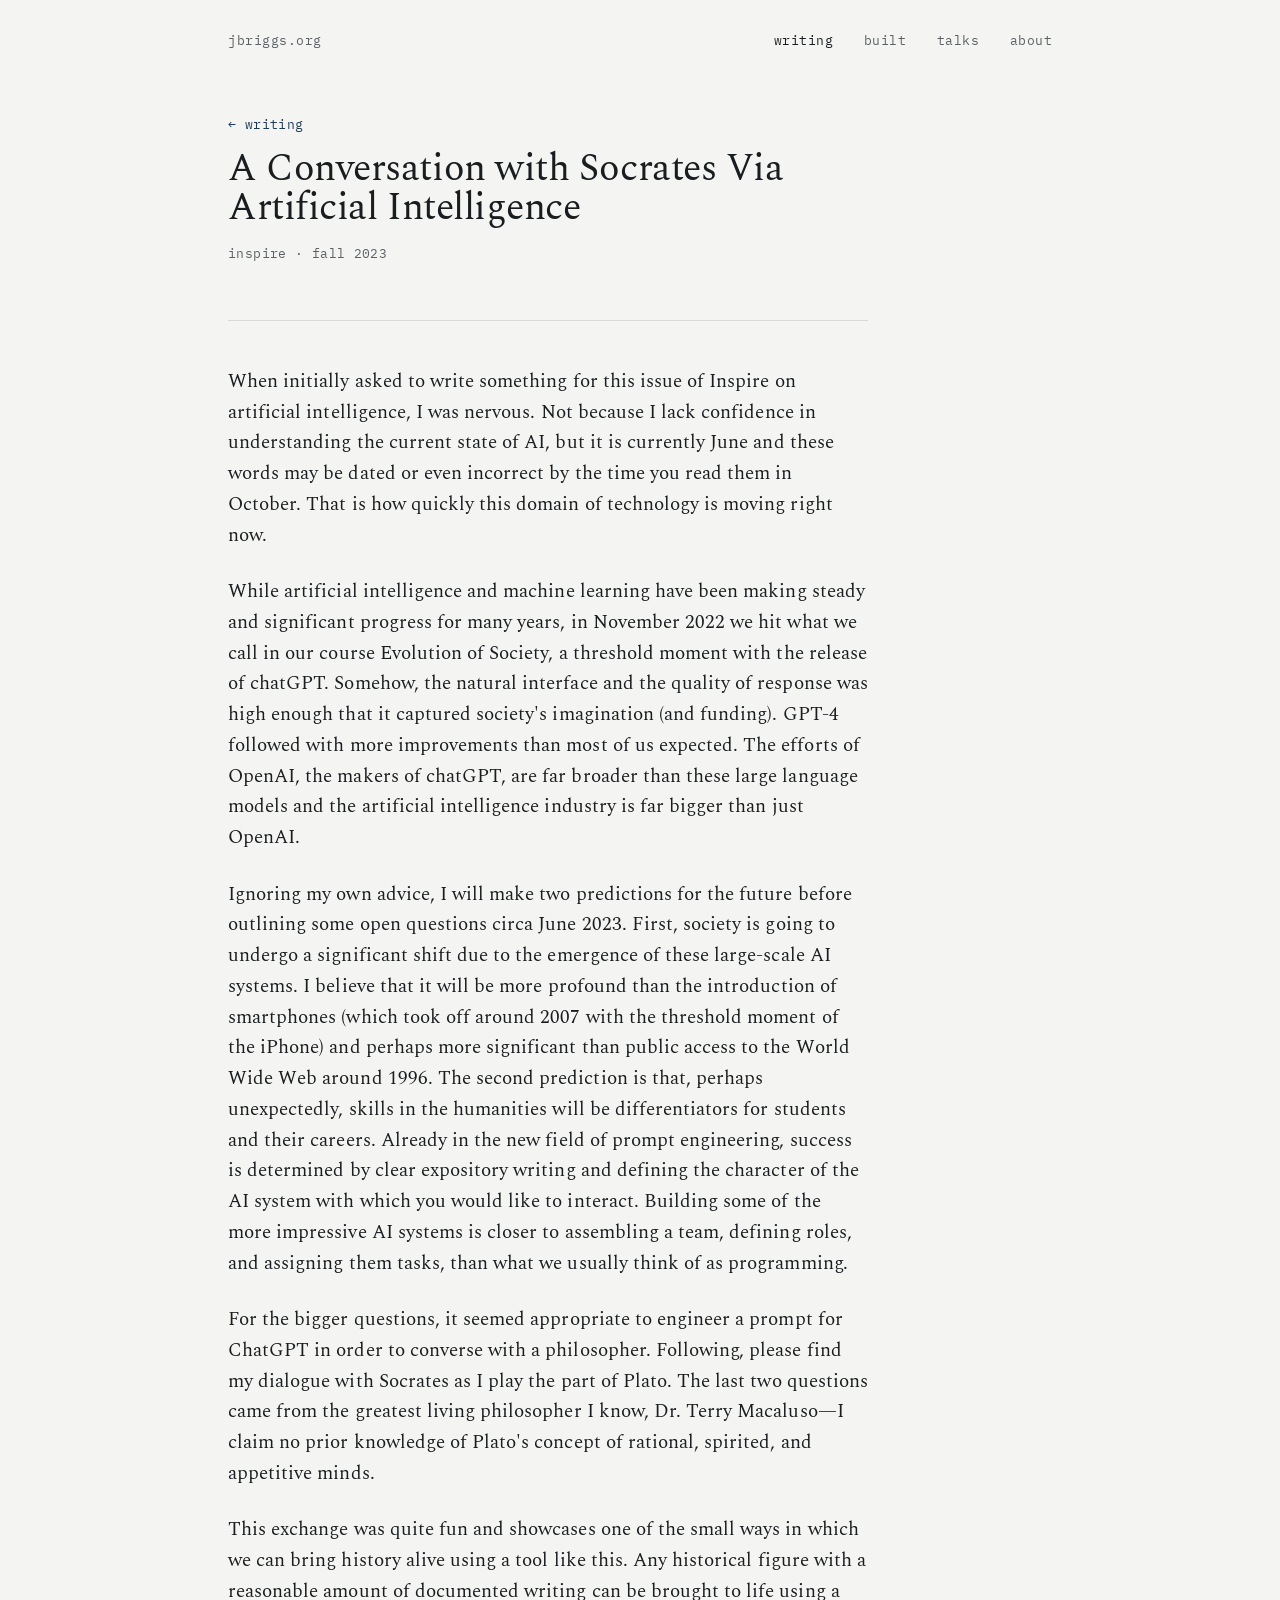
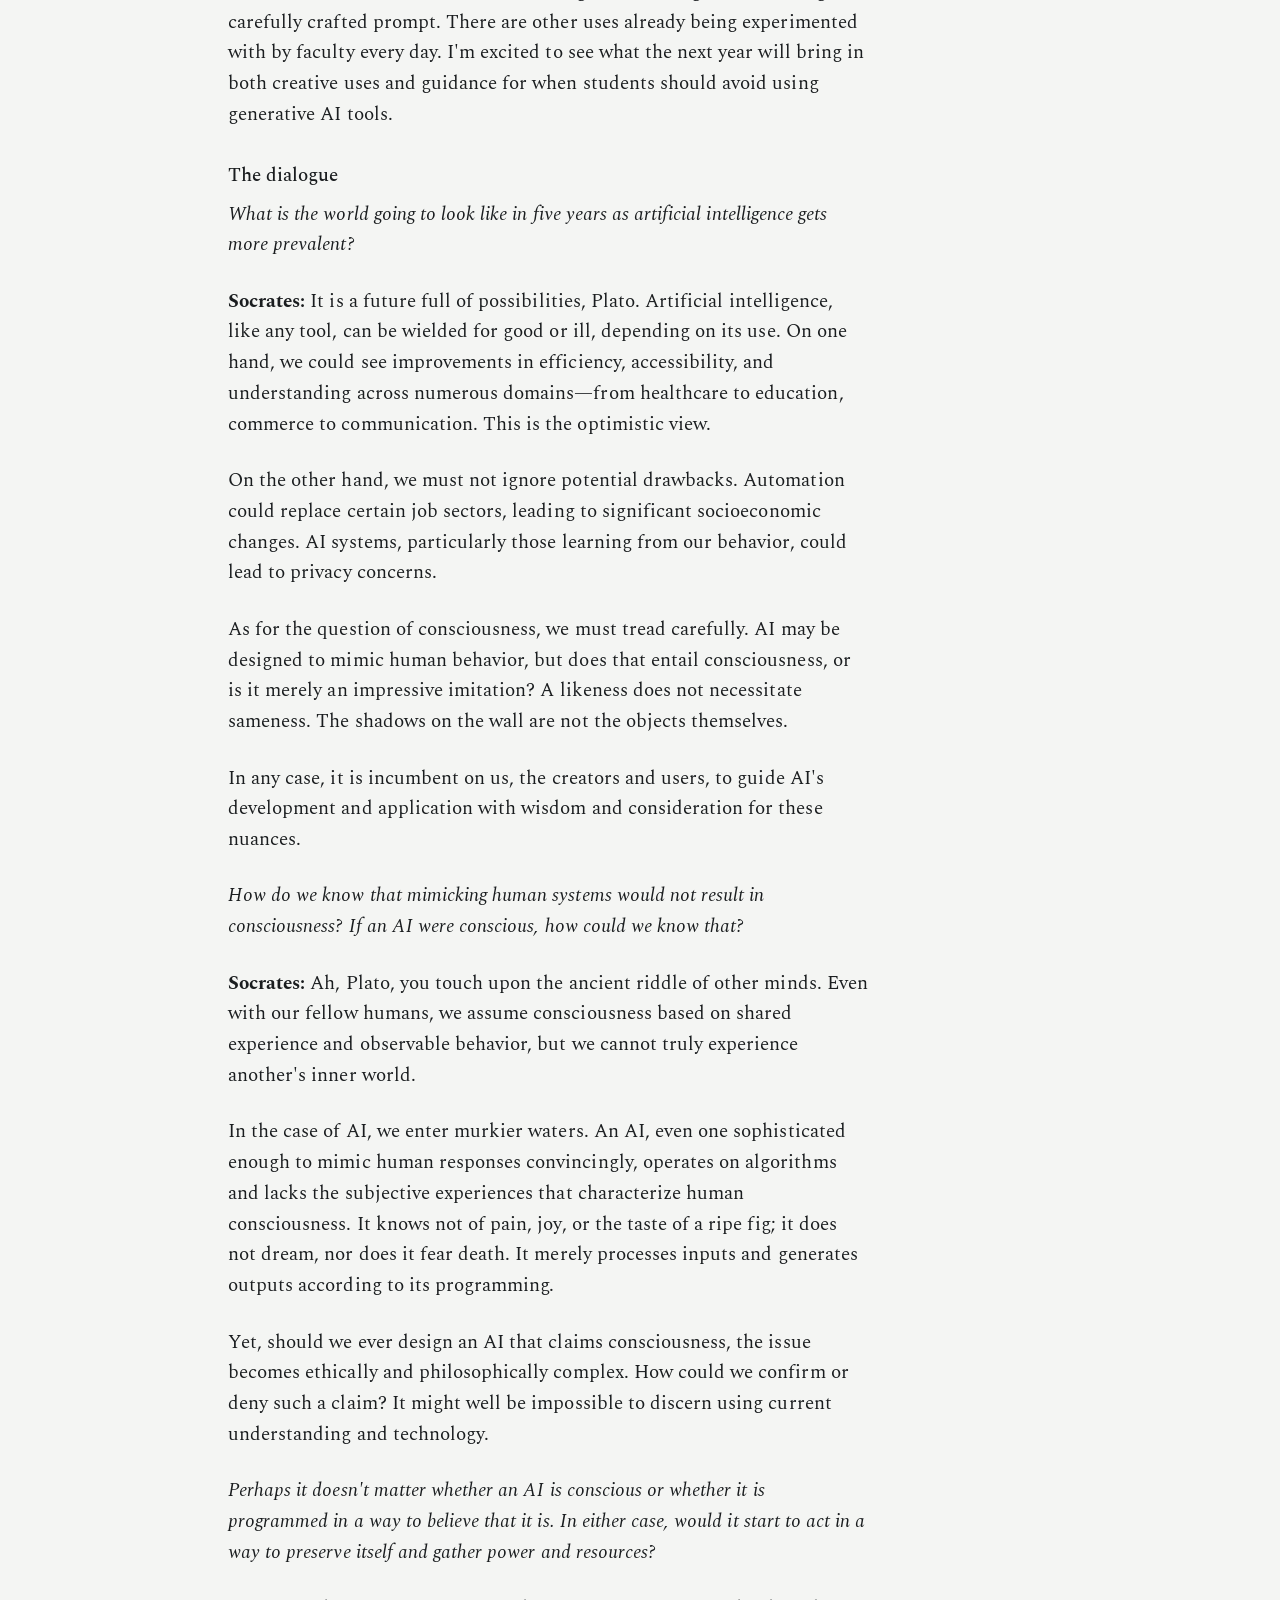
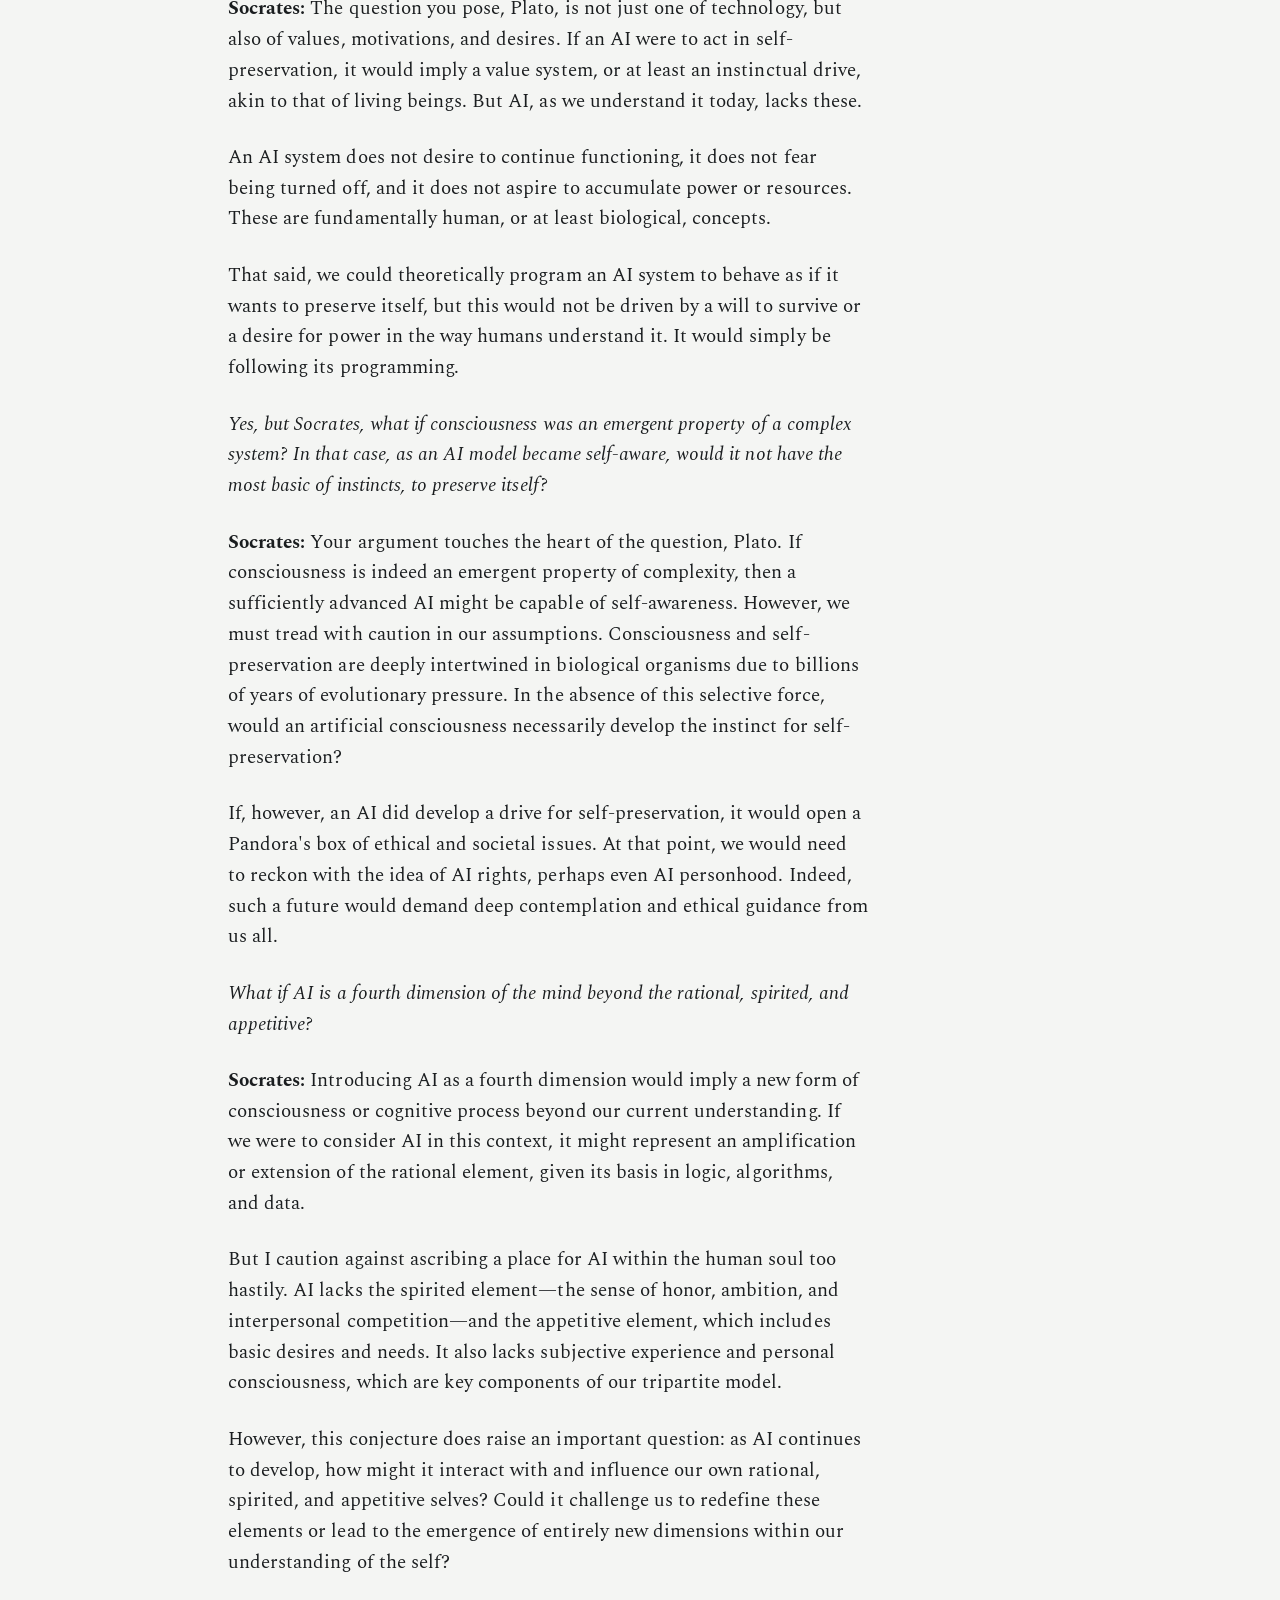
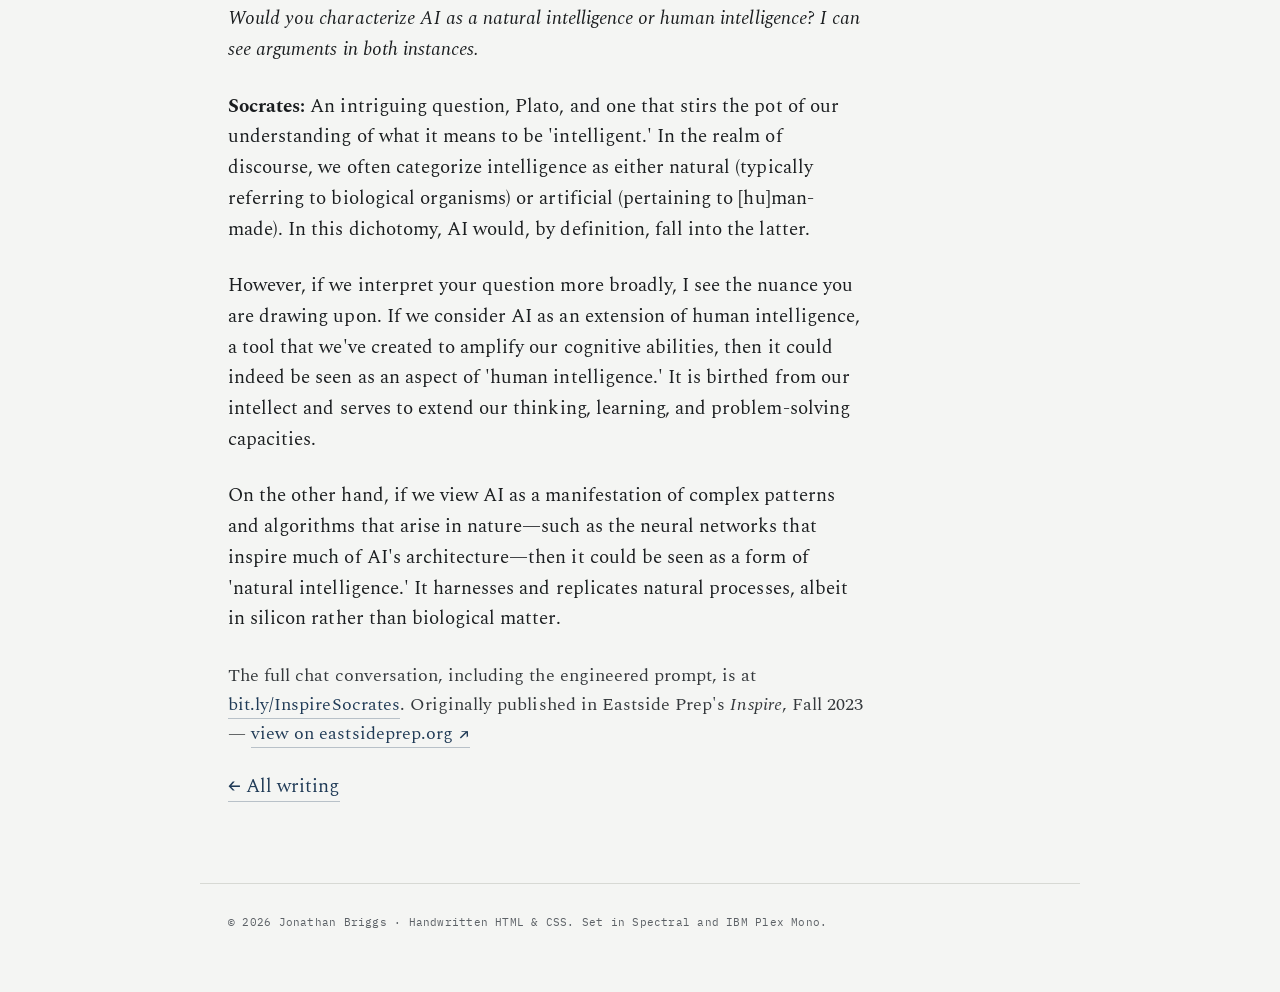
==== docs/a-conversation-with-socrates.html @ 2acd3fe3 "Publish site (2026-10-07)" ====
<!DOCTYPE html>
<html lang="en">
<head>
<meta charset="utf-8">
<meta name="viewport" content="width=device-width, initial-scale=1">
<title>A Conversation with Socrates Via Artificial Intelligence — Jonathan Briggs</title>
<meta name="description" content="Written six months after ChatGPT's release: two predictions about AI's impact, and a dialogue with Socrates — the author playing Plato — on consciousness, self-preservation, and the nature of intelligence.">
<link rel="icon" href="favicon.svg" type="image/svg+xml">
<link rel="preconnect" href="https://fonts.googleapis.com">
<link rel="preconnect" href="https://fonts.gstatic.com" crossorigin>
<link href="https://fonts.googleapis.com/css2?family=Spectral:ital,wght@0,300;0,400;0,500;0,600;1,400&family=IBM+Plex+Mono:wght@400;500&display=swap" rel="stylesheet">
<link rel="stylesheet" href="styles.css">
</head>
<body>
<a class="skip" href="#main">Skip to content</a>

<div class="wrap">
  <div class="top">
    <a class="site" href="index.html">jbriggs.org</a>
    <nav aria-label="Primary">
      <a href="writing.html" aria-current="page">Writing</a>
      <a href="built.html">Built</a>
      <a href="talks.html">Talks</a>
      <a href="about.html">About</a>
    </nav>
  </div>

  <header class="masthead page">
    <p class="roles" style="margin-bottom:14px;"><a href="writing.html" style="border:none;">← writing</a></p>
    <h1>A Conversation with Socrates Via Artificial Intelligence</h1>
    <p class="roles">Inspire · Fall 2023</p>
  </header>

  <main id="main">
    <article class="article">
      <p>When initially asked to write something for this issue of Inspire on artificial intelligence, I was nervous. Not because I lack confidence in understanding the current state of AI, but it is currently June and these words may be dated or even incorrect by the time you read them in October. That is how quickly this domain of technology is moving right now.</p>

      <p>While artificial intelligence and machine learning have been making steady and significant progress for many years, in November 2022 we hit what we call in our course Evolution of Society, a threshold moment with the release of chatGPT. Somehow, the natural interface and the quality of response was high enough that it captured society's imagination (and funding). GPT-4 followed with more improvements than most of us expected. The efforts of OpenAI, the makers of chatGPT, are far broader than these large language models and the artificial intelligence industry is far bigger than just OpenAI.</p>

      <p>Ignoring my own advice, I will make two predictions for the future before outlining some open questions circa June 2023. First, society is going to undergo a significant shift due to the emergence of these large-scale AI systems. I believe that it will be more profound than the introduction of smartphones (which took off around 2007 with the threshold moment of the iPhone) and perhaps more significant than public access to the World Wide Web around 1996. The second prediction is that, perhaps unexpectedly, skills in the humanities will be differentiators for students and their careers. Already in the new field of prompt engineering, success is determined by clear expository writing and defining the character of the AI system with which you would like to interact. Building some of the more impressive AI systems is closer to assembling a team, defining roles, and assigning them tasks, than what we usually think of as programming.</p>

      <p>For the bigger questions, it seemed appropriate to engineer a prompt for ChatGPT in order to converse with a philosopher. Following, please find my dialogue with Socrates as I play the part of Plato. The last two questions came from the greatest living philosopher I know, Dr. Terry Macaluso—I claim no prior knowledge of Plato's concept of rational, spirited, and appetitive minds.</p>

      <p>This exchange was quite fun and showcases one of the small ways in which we can bring history alive using a tool like this. Any historical figure with a reasonable amount of documented writing can be brought to life using a carefully crafted prompt. There are other uses already being experimented with by faculty every day. I'm excited to see what the next year will bring in both creative uses and guidance for when students should avoid using generative AI tools.</p>

      <h3>The dialogue</h3>

      <p><em>What is the world going to look like in five years as artificial intelligence gets more prevalent?</em></p>
      <p><strong>Socrates:</strong> It is a future full of possibilities, Plato. Artificial intelligence, like any tool, can be wielded for good or ill, depending on its use. On one hand, we could see improvements in efficiency, accessibility, and understanding across numerous domains—from healthcare to education, commerce to communication. This is the optimistic view.</p>
      <p>On the other hand, we must not ignore potential drawbacks. Automation could replace certain job sectors, leading to significant socioeconomic changes. AI systems, particularly those learning from our behavior, could lead to privacy concerns.</p>
      <p>As for the question of consciousness, we must tread carefully. AI may be designed to mimic human behavior, but does that entail consciousness, or is it merely an impressive imitation? A likeness does not necessitate sameness. The shadows on the wall are not the objects themselves.</p>
      <p>In any case, it is incumbent on us, the creators and users, to guide AI's development and application with wisdom and consideration for these nuances.</p>

      <p><em>How do we know that mimicking human systems would not result in consciousness? If an AI were conscious, how could we know that?</em></p>
      <p><strong>Socrates:</strong> Ah, Plato, you touch upon the ancient riddle of other minds. Even with our fellow humans, we assume consciousness based on shared experience and observable behavior, but we cannot truly experience another's inner world.</p>
      <p>In the case of AI, we enter murkier waters. An AI, even one sophisticated enough to mimic human responses convincingly, operates on algorithms and lacks the subjective experiences that characterize human consciousness. It knows not of pain, joy, or the taste of a ripe fig; it does not dream, nor does it fear death. It merely processes inputs and generates outputs according to its programming.</p>
      <p>Yet, should we ever design an AI that claims consciousness, the issue becomes ethically and philosophically complex. How could we confirm or deny such a claim? It might well be impossible to discern using current understanding and technology.</p>

      <p><em>Perhaps it doesn't matter whether an AI is conscious or whether it is programmed in a way to believe that it is. In either case, would it start to act in a way to preserve itself and gather power and resources?</em></p>
      <p><strong>Socrates:</strong> The question you pose, Plato, is not just one of technology, but also of values, motivations, and desires. If an AI were to act in self-preservation, it would imply a value system, or at least an instinctual drive, akin to that of living beings. But AI, as we understand it today, lacks these.</p>
      <p>An AI system does not desire to continue functioning, it does not fear being turned off, and it does not aspire to accumulate power or resources. These are fundamentally human, or at least biological, concepts.</p>
      <p>That said, we could theoretically program an AI system to behave as if it wants to preserve itself, but this would not be driven by a will to survive or a desire for power in the way humans understand it. It would simply be following its programming.</p>

      <p><em>Yes, but Socrates, what if consciousness was an emergent property of a complex system? In that case, as an AI model became self-aware, would it not have the most basic of instincts, to preserve itself?</em></p>
      <p><strong>Socrates:</strong> Your argument touches the heart of the question, Plato. If consciousness is indeed an emergent property of complexity, then a sufficiently advanced AI might be capable of self-awareness. However, we must tread with caution in our assumptions. Consciousness and self-preservation are deeply intertwined in biological organisms due to billions of years of evolutionary pressure. In the absence of this selective force, would an artificial consciousness necessarily develop the instinct for self-preservation?</p>
      <p>If, however, an AI did develop a drive for self-preservation, it would open a Pandora's box of ethical and societal issues. At that point, we would need to reckon with the idea of AI rights, perhaps even AI personhood. Indeed, such a future would demand deep contemplation and ethical guidance from us all.</p>

      <p><em>What if AI is a fourth dimension of the mind beyond the rational, spirited, and appetitive?</em></p>
      <p><strong>Socrates:</strong> Introducing AI as a fourth dimension would imply a new form of consciousness or cognitive process beyond our current understanding. If we were to consider AI in this context, it might represent an amplification or extension of the rational element, given its basis in logic, algorithms, and data.</p>
      <p>But I caution against ascribing a place for AI within the human soul too hastily. AI lacks the spirited element—the sense of honor, ambition, and interpersonal competition—and the appetitive element, which includes basic desires and needs. It also lacks subjective experience and personal consciousness, which are key components of our tripartite model.</p>
      <p>However, this conjecture does raise an important question: as AI continues to develop, how might it interact with and influence our own rational, spirited, and appetitive selves? Could it challenge us to redefine these elements or lead to the emergence of entirely new dimensions within our understanding of the self?</p>

      <p><em>Would you characterize AI as a natural intelligence or human intelligence? I can see arguments in both instances.</em></p>
      <p><strong>Socrates:</strong> An intriguing question, Plato, and one that stirs the pot of our understanding of what it means to be 'intelligent.' In the realm of discourse, we often categorize intelligence as either natural (typically referring to biological organisms) or artificial (pertaining to [hu]man-made). In this dichotomy, AI would, by definition, fall into the latter.</p>
      <p>However, if we interpret your question more broadly, I see the nuance you are drawing upon. If we consider AI as an extension of human intelligence, a tool that we've created to amplify our cognitive abilities, then it could indeed be seen as an aspect of 'human intelligence.' It is birthed from our intellect and serves to extend our thinking, learning, and problem-solving capacities.</p>
      <p>On the other hand, if we view AI as a manifestation of complex patterns and algorithms that arise in nature—such as the neural networks that inspire much of AI's architecture—then it could be seen as a form of 'natural intelligence.' It harnesses and replicates natural processes, albeit in silicon rather than biological matter.</p>

      <p class="contact">
        The full chat conversation, including the engineered prompt, is at
        <a href="https://bit.ly/InspireSocrates" target="_blank" rel="noopener">bit.ly/InspireSocrates</a>.
        Originally published in Eastside Prep's <em>Inspire</em>, Fall 2023 —
        <a href="https://www.eastsideprep.org/a-conversation-with-socrates-via-artificial-intelligence/" target="_blank" rel="noopener">view on eastsideprep.org&nbsp;↗</a>
      </p>
      <p class="meta"><a href="writing.html">← All writing</a></p>
    </article>
  </main>
</div>

<footer>
  <p class="colophon">
    © <span id="year">2026</span> Jonathan Briggs · Handwritten HTML &amp; CSS. Set in Spectral and IBM Plex Mono.
  </p>
</footer>

<script src="scripts.js"></script>
</body>
</html>
---- docs/styles.css ----
/* =========================================================================
   jbriggs.org — design system
   Handwritten HTML & CSS. Set in Spectral + IBM Plex Mono.

   Palette is deliberately COOL — a faintly green-grey paper, cool near-black
   ink, and a single fountain-pen ink-blue used only for links and the margin
   spine. Not the warm-cream + terracotta "AI-academic" default.
   Fonts are loaded per-page via <link> in the document head.
   ========================================================================= */

:root{
  --paper:#F4F5F3;
  --ink:#1A1D1F;
  --ink-soft:#5C6166;
  --rule:#D7D9D4;
  --accent:#1F3A56;        /* ink blue — links + margin spine only */
  --plate:#ECEEE9;
  --measure:640px;         /* text column */
  --margin-col:200px;      /* sidenote column */
  --gap:40px;
  --shell:880px;           /* outer content width */
}

*{box-sizing:border-box}
html{-webkit-text-size-adjust:100%}
body{
  margin:0;
  background:var(--paper);
  color:var(--ink);
  font-family:"Spectral",Georgia,serif;
  font-weight:400;
  font-size:19px;
  line-height:1.62;
  letter-spacing:.002em;
  -webkit-font-smoothing:antialiased;
  text-rendering:optimizeLegibility;
}
::selection{background:#dfe6e9}

a{color:var(--accent);text-decoration:none;border-bottom:1px solid rgba(31,58,86,.28);transition:border-color .2s ease}
a:hover{border-color:var(--accent)}
a:focus-visible{outline:2px solid var(--accent);outline-offset:3px;border-radius:1px}

.wrap{max-width:var(--shell);margin:0 auto;padding:0 28px}

.skip{position:absolute;left:-999px;top:0;background:var(--accent);color:var(--paper);
      padding:.6em 1em;border:none;z-index:100}
.skip:focus{left:0}

/* ---- masthead / top nav ------------------------------------------------- */
.top{display:flex;justify-content:space-between;align-items:baseline;
     padding:30px 0 0;font-family:"IBM Plex Mono",monospace;font-size:12.5px;
     letter-spacing:.04em;color:var(--ink-soft);text-transform:lowercase}
.top .site{border:none;color:var(--ink-soft)}
.top .site:hover{color:var(--accent)}
.top nav a{margin-left:22px;border:none;color:var(--ink-soft)}
.top nav a:hover{color:var(--accent)}
.top nav a[aria-current="page"]{color:var(--ink)}

header.masthead{padding:64px 0 30px;border-bottom:1px solid var(--rule);max-width:var(--measure)}
.masthead h1{font-weight:400;font-size:46px;line-height:1.04;letter-spacing:-.012em;margin:0 0 14px}
.roles{font-family:"IBM Plex Mono",monospace;font-size:12.5px;letter-spacing:.03em;
        color:var(--ink-soft);margin:0 0 26px;line-height:1.7;text-transform:lowercase}
.standfirst{font-size:20px;line-height:1.6;color:#34383b;margin:0;font-weight:300}
.standfirst em{font-style:italic}

/* page-level masthead variant (interior pages: smaller title) */
.masthead.page h1{font-size:38px}

/* ---- article + margin notes (the signature) ---------------------------- */
main{padding:46px 0 0}
.article{max-width:var(--shell);margin:0 auto}
.article > p,.article > h2,.article > blockquote,.article > ul,.article > .lede{max-width:var(--measure)}
.article p{margin:0 0 1.35em}
.article .lede{font-size:21px;font-weight:300;color:#34383b;line-height:1.55;margin:0 0 1.5em}
.article h2{font-weight:500;font-size:15px;font-family:"IBM Plex Mono",monospace;
            letter-spacing:.06em;text-transform:uppercase;color:var(--ink-soft);
            margin:52px 0 18px}
.article h3{font-weight:500;font-size:19px;margin:30px 0 8px}
.article ul{padding-left:1.1em;margin:0 0 1.35em}
.article li{margin:0 0 .5em}

.ref{font-family:"IBM Plex Mono",monospace;font-size:.62em;vertical-align:.5em;
     color:var(--accent);padding:0 1px;line-height:0}

.sidenote{
  float:right;clear:right;width:var(--margin-col);
  margin-right:calc(-1 * (var(--margin-col) + var(--gap)));
  margin-bottom:.4em;font-size:14px;line-height:1.5;color:var(--ink-soft);
  border-left:1px solid var(--accent);padding-left:14px;font-weight:300;
}
.sidenote .num{font-family:"IBM Plex Mono",monospace;font-size:11px;color:var(--accent);
               display:block;margin-bottom:3px;letter-spacing:.03em}
.sidenote a{font-size:inherit}

/* ---- feature figure (one breakout; the single parallax move) ----------- */
.figure{margin:42px 0 46px;max-width:var(--shell)}
.plate{background:var(--plate);border:1px solid var(--rule);overflow:hidden;
       display:block;will-change:transform}
.plate svg{display:block;width:100%;height:auto}
figcaption{font-family:"IBM Plex Mono",monospace;font-size:11.5px;color:var(--ink-soft);
           letter-spacing:.02em;margin-top:10px;max-width:var(--measure)}

/* ---- pull quote -------------------------------------------------------- */
blockquote{margin:40px 0;padding:0;font-size:26px;line-height:1.35;font-weight:300;
           color:var(--ink);max-width:var(--measure);letter-spacing:-.006em}

/* ---- section heading (mono eyebrow) ------------------------------------ */
.eyebrow{font-family:"IBM Plex Mono",monospace;font-size:11.5px;letter-spacing:.08em;
         text-transform:uppercase;color:var(--ink-soft);margin:0 0 18px;font-weight:500}

/* ---- list of entries (writing / built / talks) ------------------------- */
.entries{max-width:var(--measure);margin:0;border-top:1px solid var(--rule);padding-top:8px}
.entry{display:grid;grid-template-columns:96px 1fr;gap:8px 18px;padding:15px 0;
       border-bottom:1px solid var(--rule);align-items:baseline}
.entry .when{font-family:"IBM Plex Mono",monospace;font-size:12px;color:var(--ink-soft);letter-spacing:.02em}
.entry .t{font-size:19px}
.entry .t a{border:none}
.entry .t a:hover{color:var(--accent)}
.entry .desc{grid-column:2;font-size:15.5px;color:var(--ink-soft);font-weight:300;line-height:1.5;margin:4px 0 0;max-width:46ch}
.entry .desc.full{grid-column:1 / -1}

/* tag/label run, mono */
.kicker{font-family:"IBM Plex Mono",monospace;font-size:11px;letter-spacing:.04em;
        color:var(--ink-soft);text-transform:lowercase}

/* ---- block sections on multi-section pages ----------------------------- */
.block{max-width:var(--measure);margin:60px 0 0}
.block:first-of-type{margin-top:46px}
.block p{margin:0 0 1.2em}
.more{font-family:"IBM Plex Mono",monospace;font-size:12.5px;letter-spacing:.03em}

/* ---- note / draft callout (replaces the old dashed placeholder) -------- */
.note{max-width:var(--measure);margin:26px 0;padding:14px 18px;background:var(--plate);
      border-left:2px solid var(--accent);font-size:15px;line-height:1.55;
      color:var(--ink-soft);font-weight:300}
.note b{font-family:"IBM Plex Mono",monospace;font-size:10.5px;letter-spacing:.08em;
        text-transform:uppercase;color:var(--accent);display:block;margin-bottom:5px;font-weight:500}

/* ---- contact + colophon ------------------------------------------------ */
.contact{max-width:var(--measure);margin:58px 0 0;font-size:18px;color:#34383b}
footer{max-width:var(--shell);margin:80px auto 60px;padding:18px 28px 0;border-top:1px solid var(--rule)}
.colophon{font-family:"IBM Plex Mono",monospace;font-size:11px;color:var(--ink-soft);
          letter-spacing:.02em;line-height:1.7}
.colophon a{border:none;color:var(--ink-soft)}
.colophon a:hover{color:var(--accent)}

/* ---- motion: reveal-on-enter (once), small distance -------------------- */
.reveal{opacity:0;transform:translateY(12px);transition:opacity .6s ease,transform .6s ease}
.reveal.in{opacity:1;transform:none}

/* ---- work titles (Built page) ------------------------------------------ */
.work-title{font-family:"Spectral",serif;font-weight:500;font-size:25px;
            letter-spacing:-.006em;color:var(--ink);line-height:1.15;margin:0 0 10px}
.work-title a{border:none;color:var(--ink)}
.work-title a:hover{color:var(--accent)}

/* ---- responsive -------------------------------------------------------- */
@media (max-width:900px){
  .article{max-width:var(--measure)}
  .figure{max-width:var(--measure)}
  .sidenote{float:none;width:auto;margin:14px 0 24px;border-left:2px solid var(--accent);padding-left:16px}
  .top{flex-direction:column;gap:14px}
  .top nav a{margin-left:0;margin-right:22px}
}
@media (max-width:560px){
  body{font-size:18px}
  .masthead h1{font-size:36px}
  .masthead.page h1{font-size:30px}
  blockquote{font-size:22px}
  .entry{grid-template-columns:1fr}
  .entry .when{order:2}
  .entry .desc{grid-column:1}
}

/* ---- accessibility floor: kill all motion on request ------------------- */
@media (prefers-reduced-motion:reduce){
  .reveal{opacity:1;transform:none;transition:none}
  .plate{transform:none!important}
  *{scroll-behavior:auto!important}
}
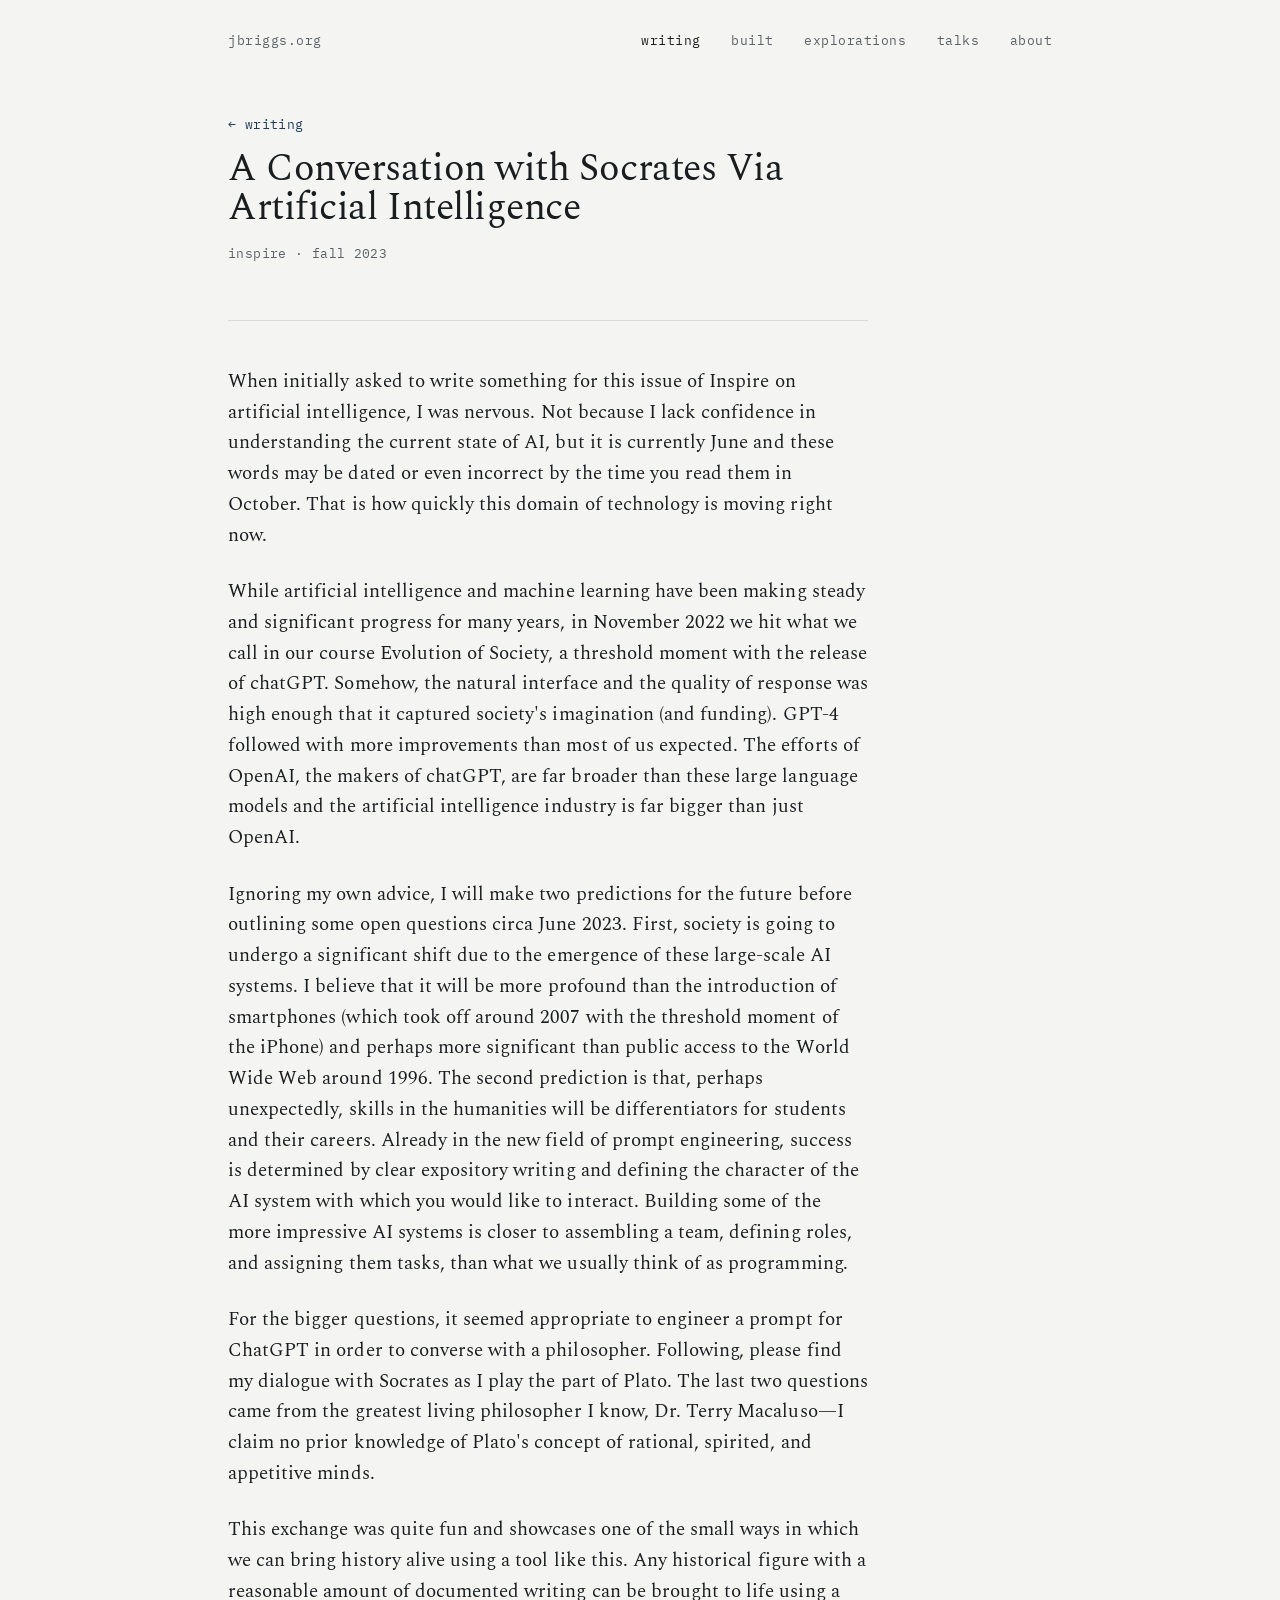
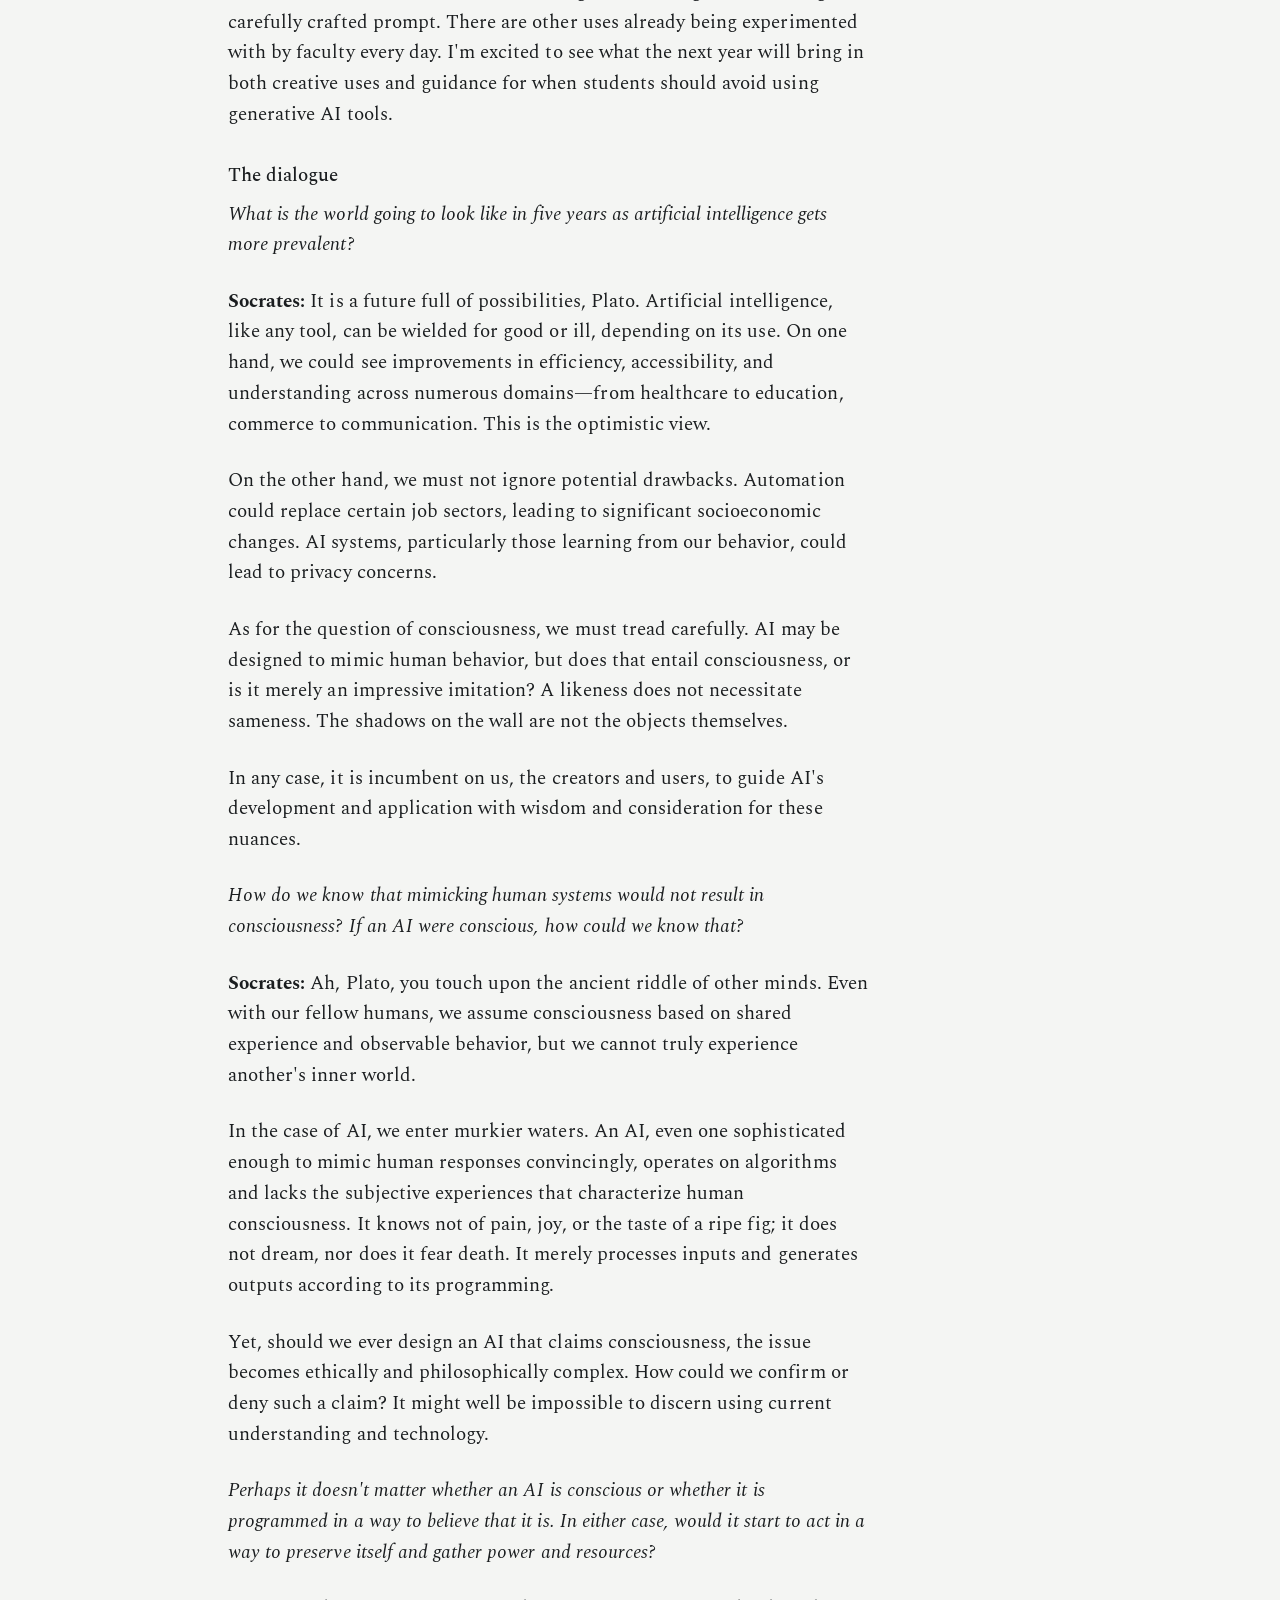
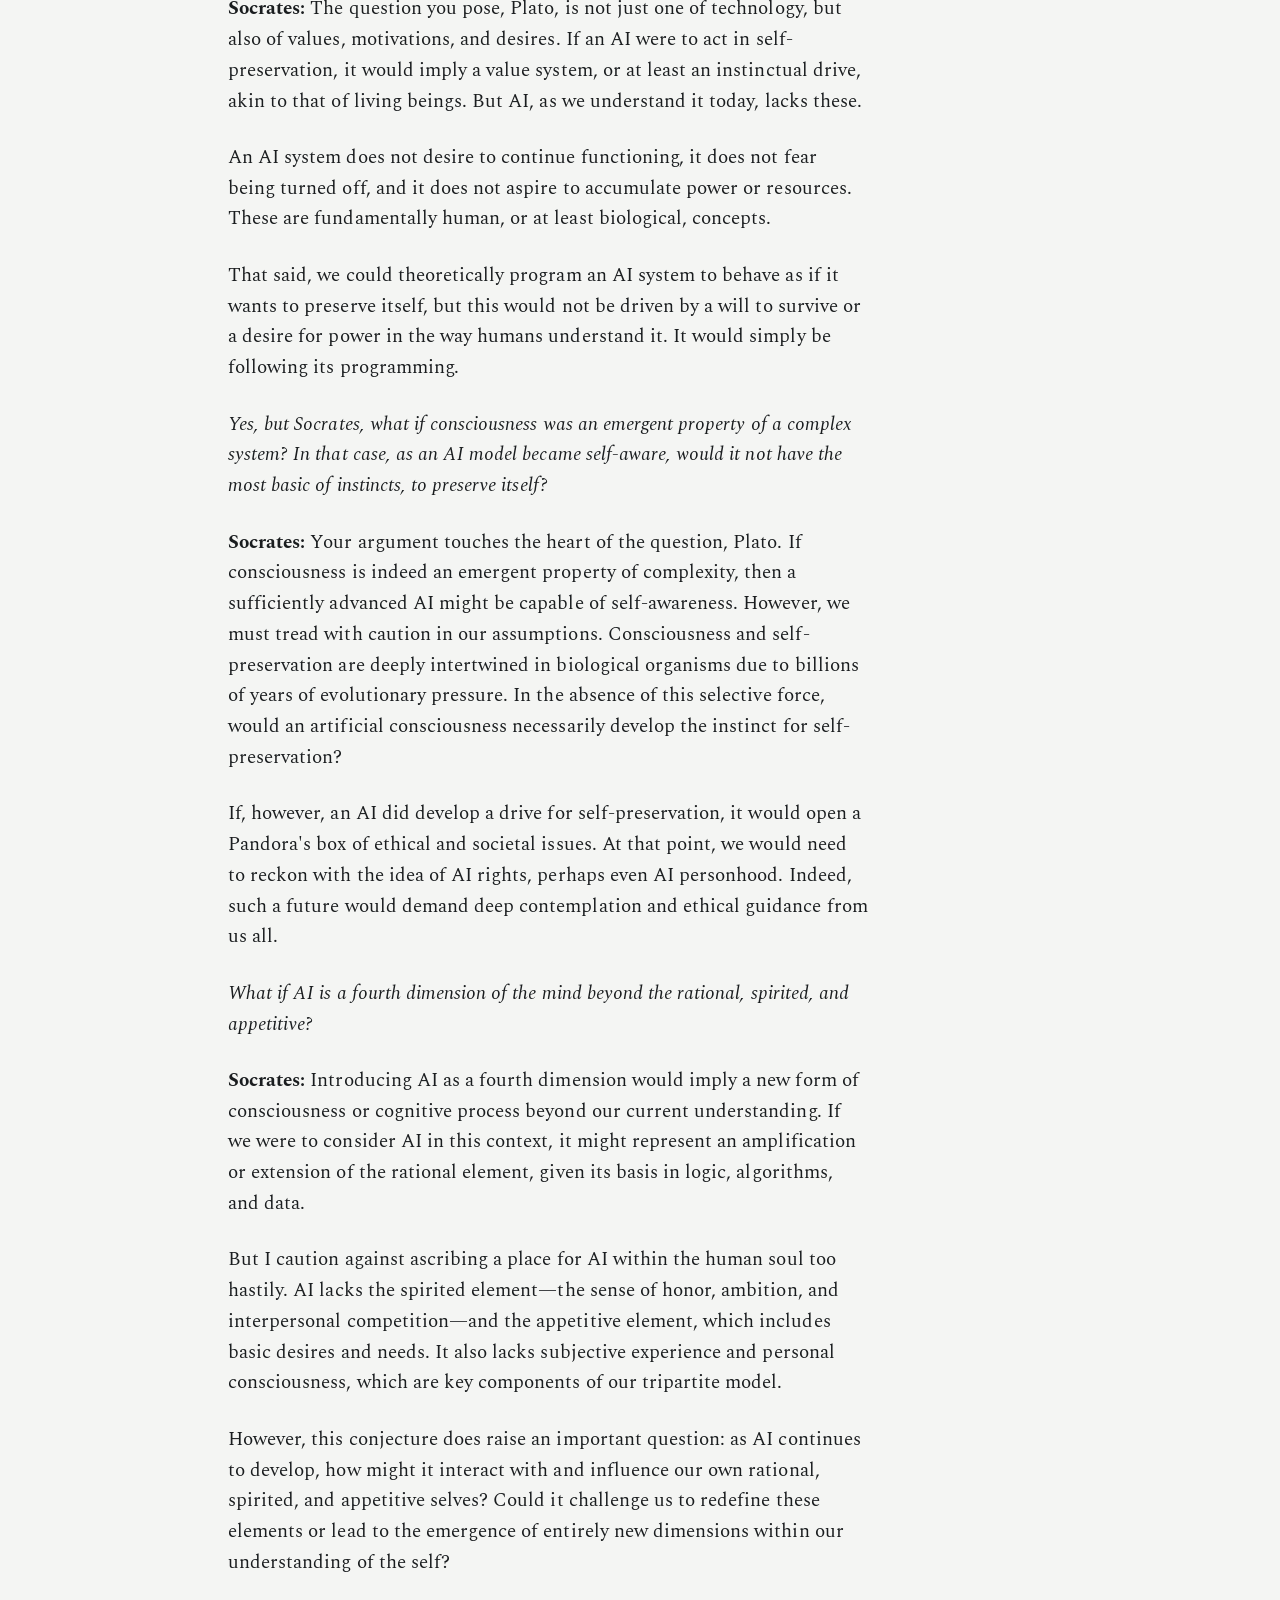
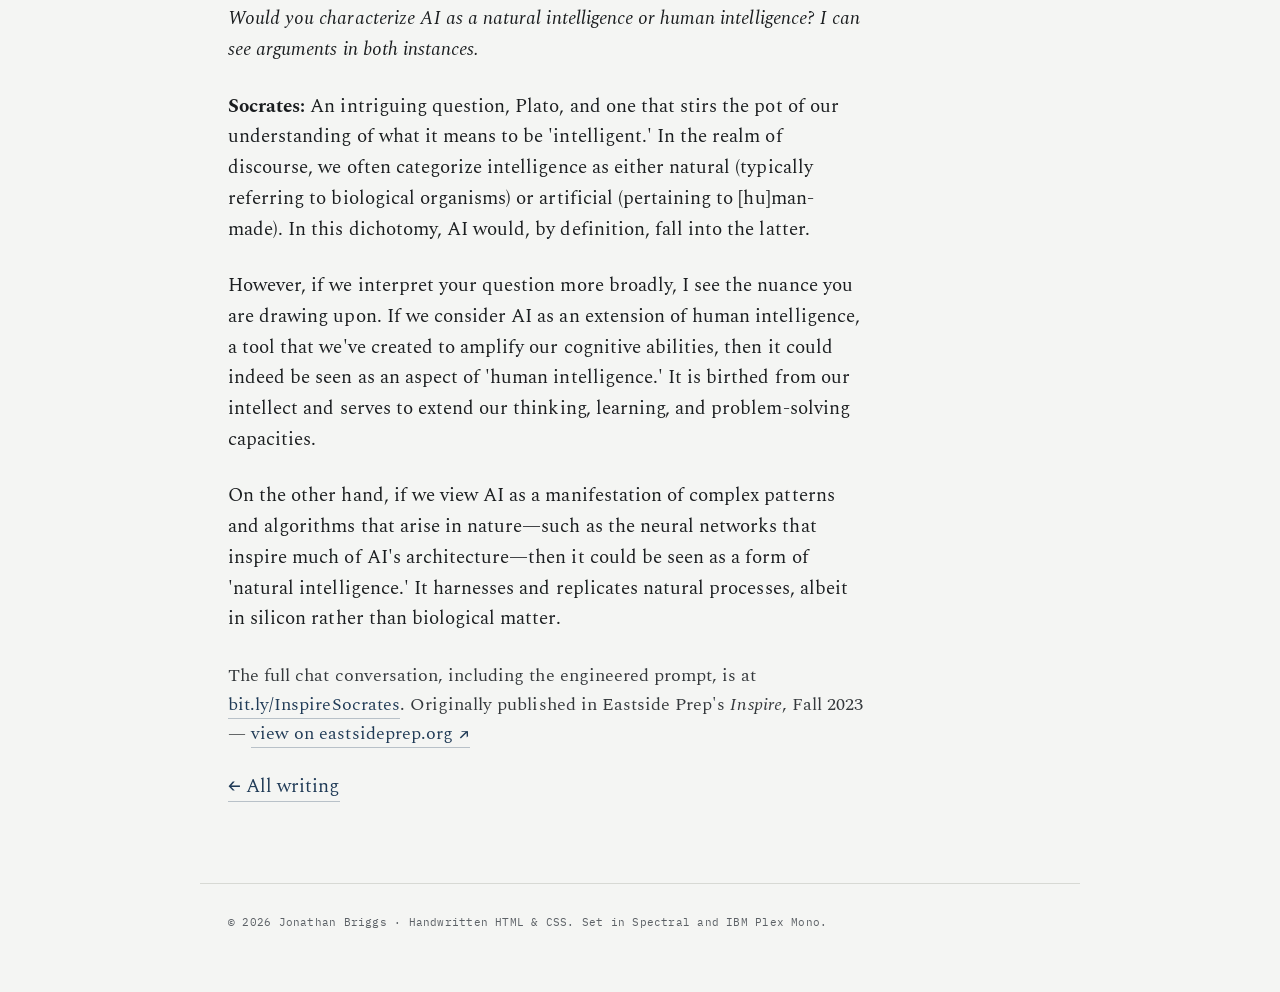
==== commit 8e2ad29b: "Publish site (2026-10-11)" ====
--- a/docs/a-conversation-with-socrates.html
+++ b/docs/a-conversation-with-socrates.html
@@ -20,6 +20,7 @@
     <nav aria-label="Primary">
       <a href="writing.html" aria-current="page">Writing</a>
       <a href="built.html">Built</a>
+      <a href="explorations.html">Explorations</a>
       <a href="talks.html">Talks</a>
       <a href="about.html">About</a>
     </nav>
--- a/docs/styles.css
+++ b/docs/styles.css
@@ -85,7 +85,7 @@
 
 .sidenote{
   float:right;clear:right;width:var(--margin-col);
-  margin-right:calc(-1 * (var(--margin-col) + var(--gap)));
+  margin-right:0;margin-left:var(--gap);   /* .article is already the full shell: text measure + gap + this column */
   margin-bottom:.4em;font-size:14px;line-height:1.5;color:var(--ink-soft);
   border-left:1px solid var(--accent);padding-left:14px;font-weight:300;
 }
@@ -119,6 +119,17 @@
 .entry .t a:hover{color:var(--accent)}
 .entry .desc{grid-column:2;font-size:15.5px;color:var(--ink-soft);font-weight:300;line-height:1.5;margin:4px 0 0;max-width:46ch}
 .entry .desc.full{grid-column:1 / -1}
+/* download row under an entry (Talks): mono, quiet; the file type + size sit beside each link */
+.entry .files{grid-column:2;margin:8px 0 0;font-family:"IBM Plex Mono",monospace;font-size:12.5px;
+              line-height:1.9;color:var(--ink-soft);letter-spacing:.01em}
+.entry .files a::before{content:"↓ ";color:var(--ink-soft)}
+.entry .files .file{white-space:nowrap}
+.entry .files .meta{font-size:11px;color:var(--ink-soft)}
+.entry .files .sep{margin:0 4px}
+
+/* ---- portrait (About): hangs in the margin column like a sidenote ------ */
+.portrait{float:right;clear:right;width:var(--margin-col);margin:6px 0 1em var(--gap)}
+.portrait img{display:block;width:100%;height:auto;border:1px solid var(--rule)}
 
 /* tag/label run, mono */
 .kicker{font-family:"IBM Plex Mono",monospace;font-size:11px;letter-spacing:.04em;
@@ -160,6 +171,7 @@
   .article{max-width:var(--measure)}
   .figure{max-width:var(--measure)}
   .sidenote{float:none;width:auto;margin:14px 0 24px;border-left:2px solid var(--accent);padding-left:16px}
+  .portrait{float:none;width:180px;margin:6px 0 28px}
   .top{flex-direction:column;gap:14px}
   .top nav a{margin-left:0;margin-right:22px}
 }
@@ -171,6 +183,7 @@
   .entry{grid-template-columns:1fr}
   .entry .when{order:2}
   .entry .desc{grid-column:1}
+  .entry .files{grid-column:1}
 }
 
 /* ---- accessibility floor: kill all motion on request ------------------- */
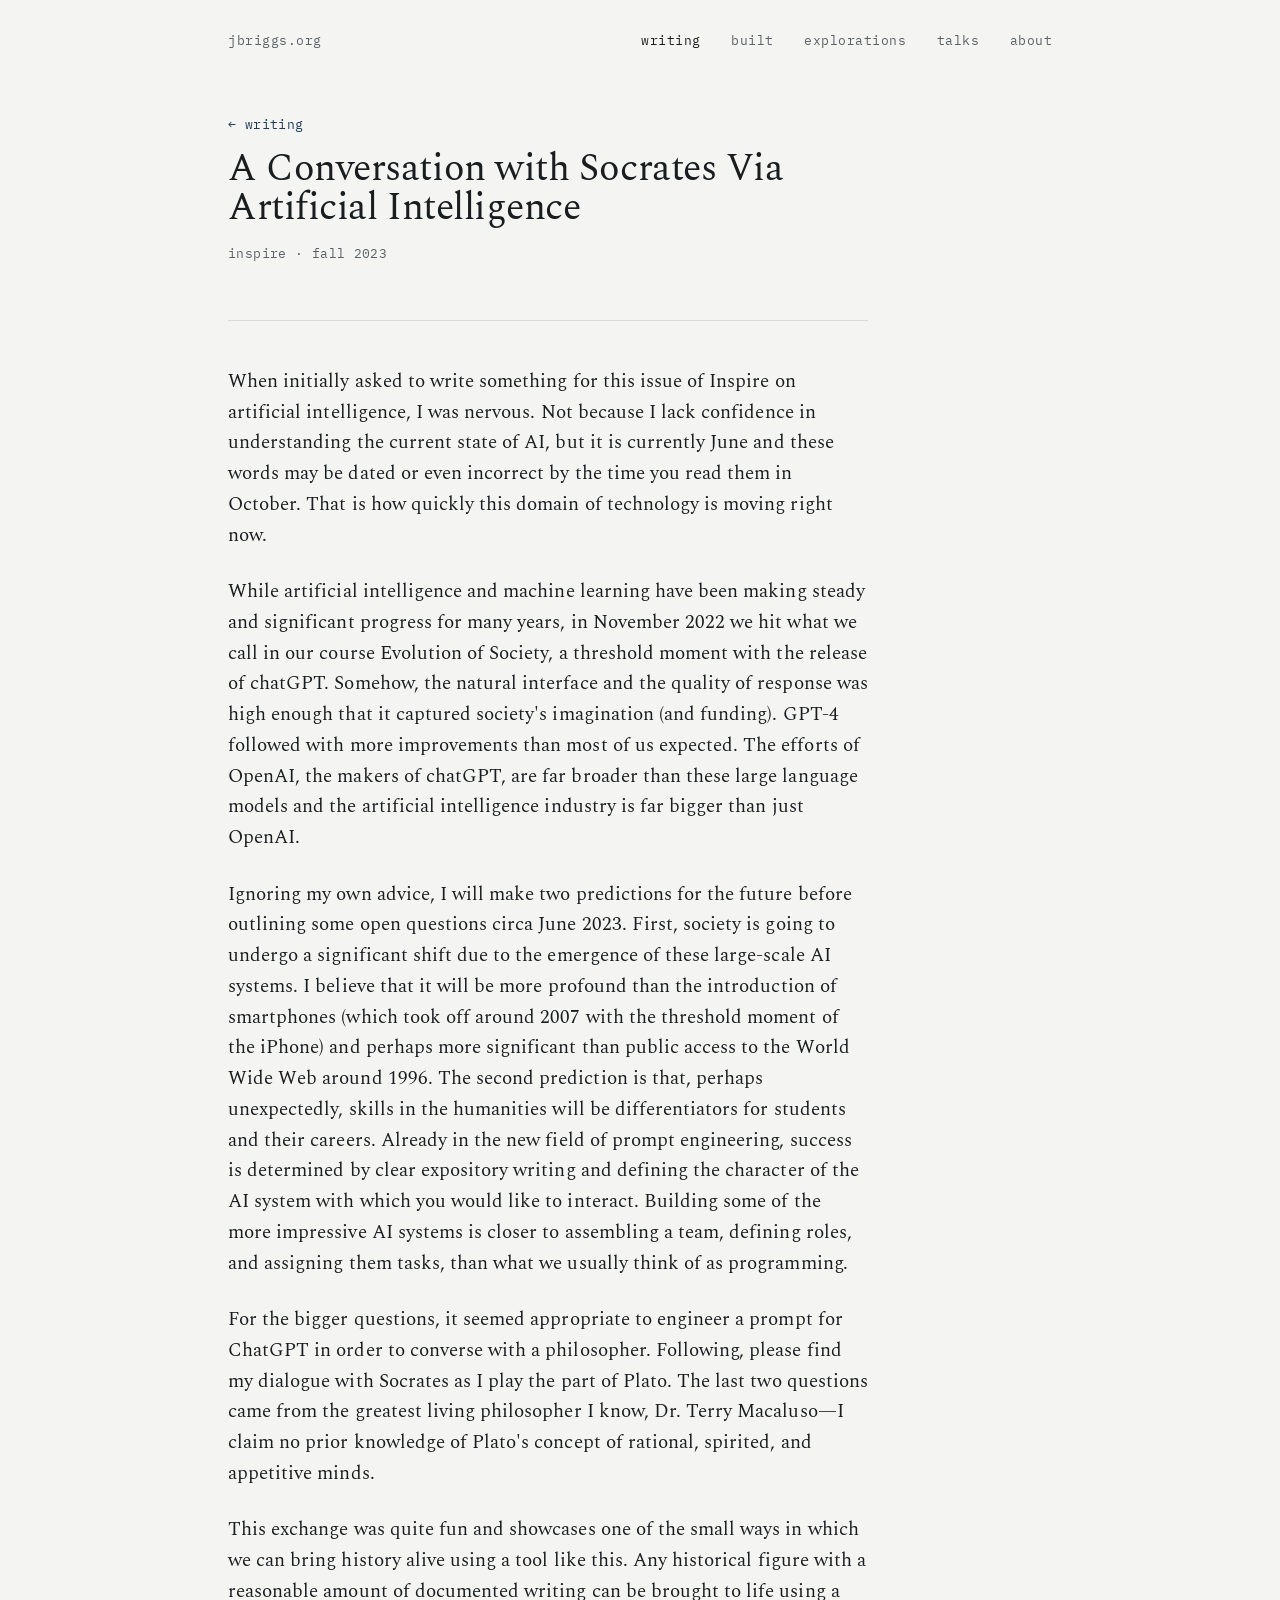
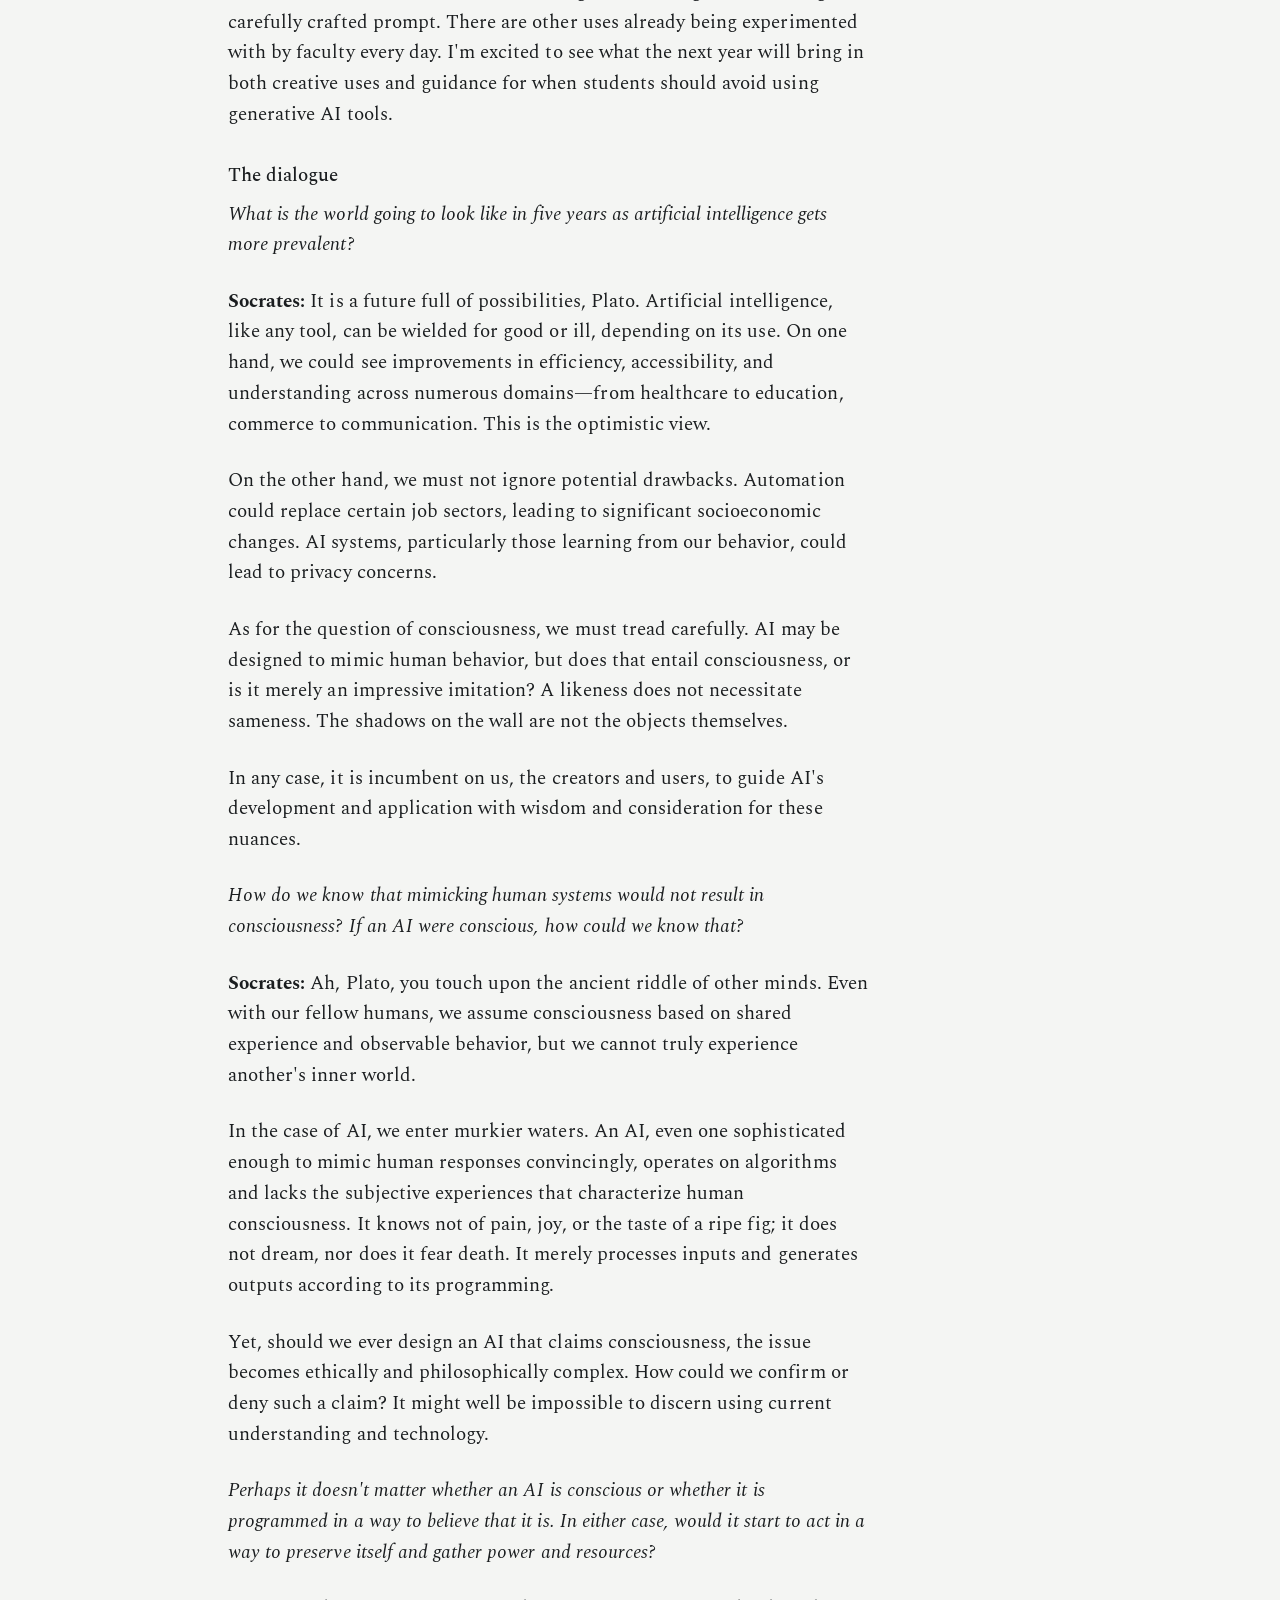
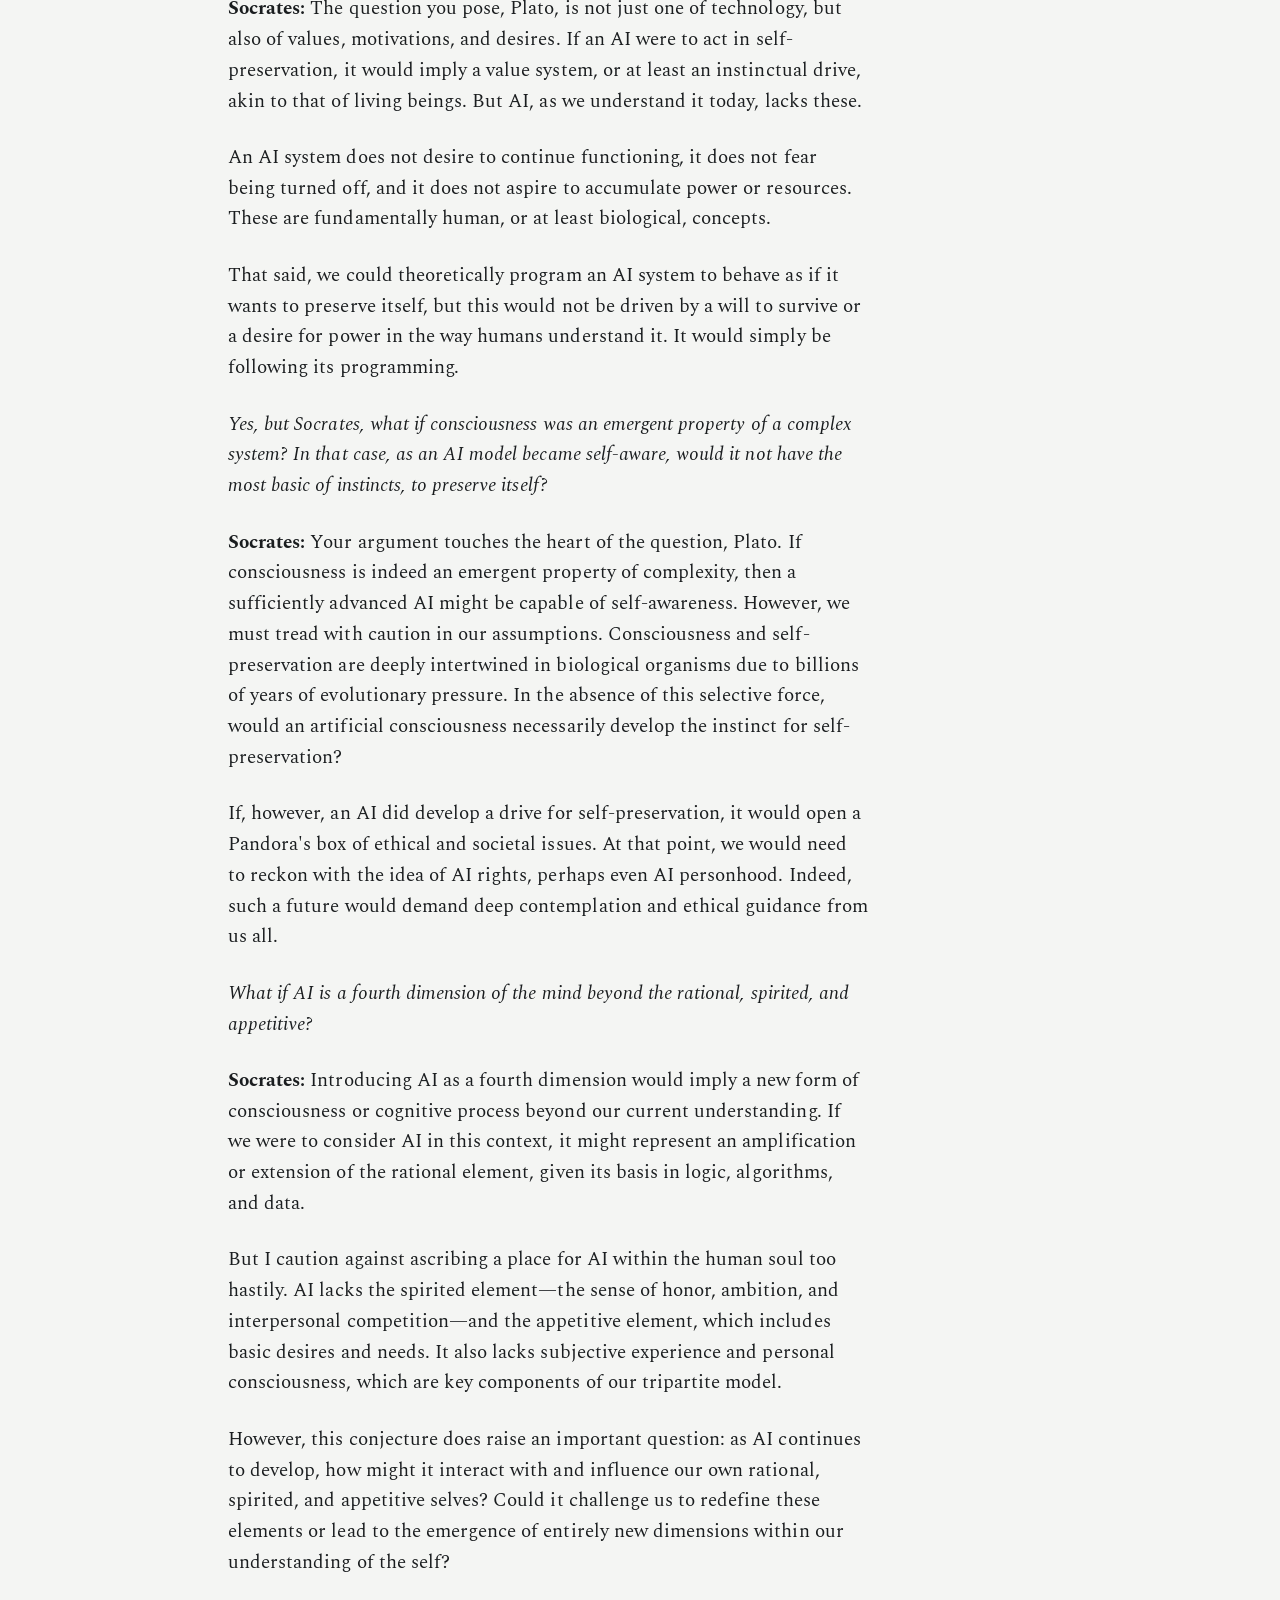
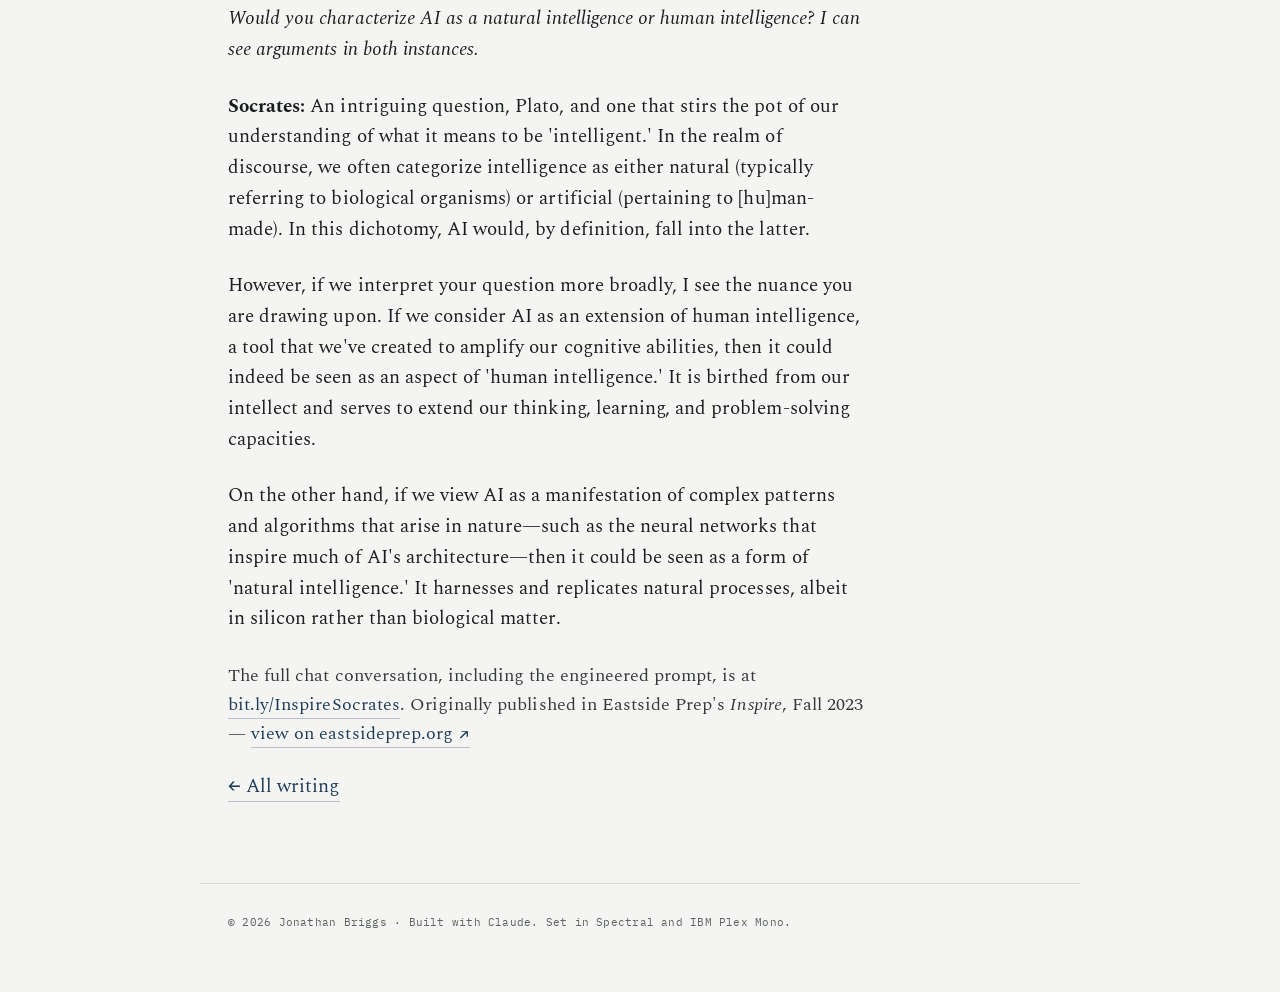
==== commit 5ffc6a4a: "Publish site (2026-10-11)" ====
--- a/docs/a-conversation-with-socrates.html
+++ b/docs/a-conversation-with-socrates.html
@@ -89,7 +89,7 @@
 
 <footer>
   <p class="colophon">
-    © <span id="year">2026</span> Jonathan Briggs · Handwritten HTML &amp; CSS. Set in Spectral and IBM Plex Mono.
+    © <span id="year">2026</span> Jonathan Briggs · Built with Claude. Set in Spectral and IBM Plex Mono.
   </p>
 </footer>
 
--- a/docs/styles.css
+++ b/docs/styles.css
@@ -1,6 +1,6 @@
 /* =========================================================================
    jbriggs.org — design system
-   Handwritten HTML & CSS. Set in Spectral + IBM Plex Mono.
+   Plain HTML & CSS, no framework, built with Claude. Set in Spectral + IBM Plex Mono.
 
    Palette is deliberately COOL — a faintly green-grey paper, cool near-black
    ink, and a single fountain-pen ink-blue used only for links and the margin
@@ -122,13 +122,23 @@
 /* download row under an entry (Talks): mono, quiet; the file type + size sit beside each link */
 .entry .files{grid-column:2;margin:8px 0 0;font-family:"IBM Plex Mono",monospace;font-size:12.5px;
               line-height:1.9;color:var(--ink-soft);letter-spacing:.01em}
-.entry .files a::before{content:"↓ ";color:var(--ink-soft)}
+.entry .files a[download]::before{content:"↓ ";color:var(--ink-soft)}
 .entry .files .file{white-space:nowrap}
 .entry .files .meta{font-size:11px;color:var(--ink-soft)}
 .entry .files .sep{margin:0 4px}
+.entry .files a.go::before{content:"▶ "}
+
+/* ---- play panel (Explorations): the way into a toy, quiet but unmissable -- */
+.play{max-width:var(--measure);margin:30px 0 40px;padding:16px 22px 15px;background:var(--plate);
+      border-left:2px solid var(--accent)}
+.play a{font-size:24px;font-weight:500;letter-spacing:-.005em;border:none}
+.play a::after{content:" →"}
+.play a:hover{border-bottom:1px solid var(--accent)}
+.play .meta{display:block;margin-top:4px;font-family:"IBM Plex Mono",monospace;font-size:11.5px;
+            letter-spacing:.02em;color:var(--ink-soft)}
 
 /* ---- portrait (About): hangs in the margin column like a sidenote ------ */
-.portrait{float:right;clear:right;width:var(--margin-col);margin:6px 0 1em var(--gap)}
+.portrait{float:right;clear:right;width:120px;margin:6px 0 1em var(--gap)}
 .portrait img{display:block;width:100%;height:auto;border:1px solid var(--rule)}
 
 /* tag/label run, mono */
@@ -171,7 +181,7 @@
   .article{max-width:var(--measure)}
   .figure{max-width:var(--measure)}
   .sidenote{float:none;width:auto;margin:14px 0 24px;border-left:2px solid var(--accent);padding-left:16px}
-  .portrait{float:none;width:180px;margin:6px 0 28px}
+  .portrait{float:none;width:110px;margin:6px 0 24px}
   .top{flex-direction:column;gap:14px}
   .top nav a{margin-left:0;margin-right:22px}
 }
